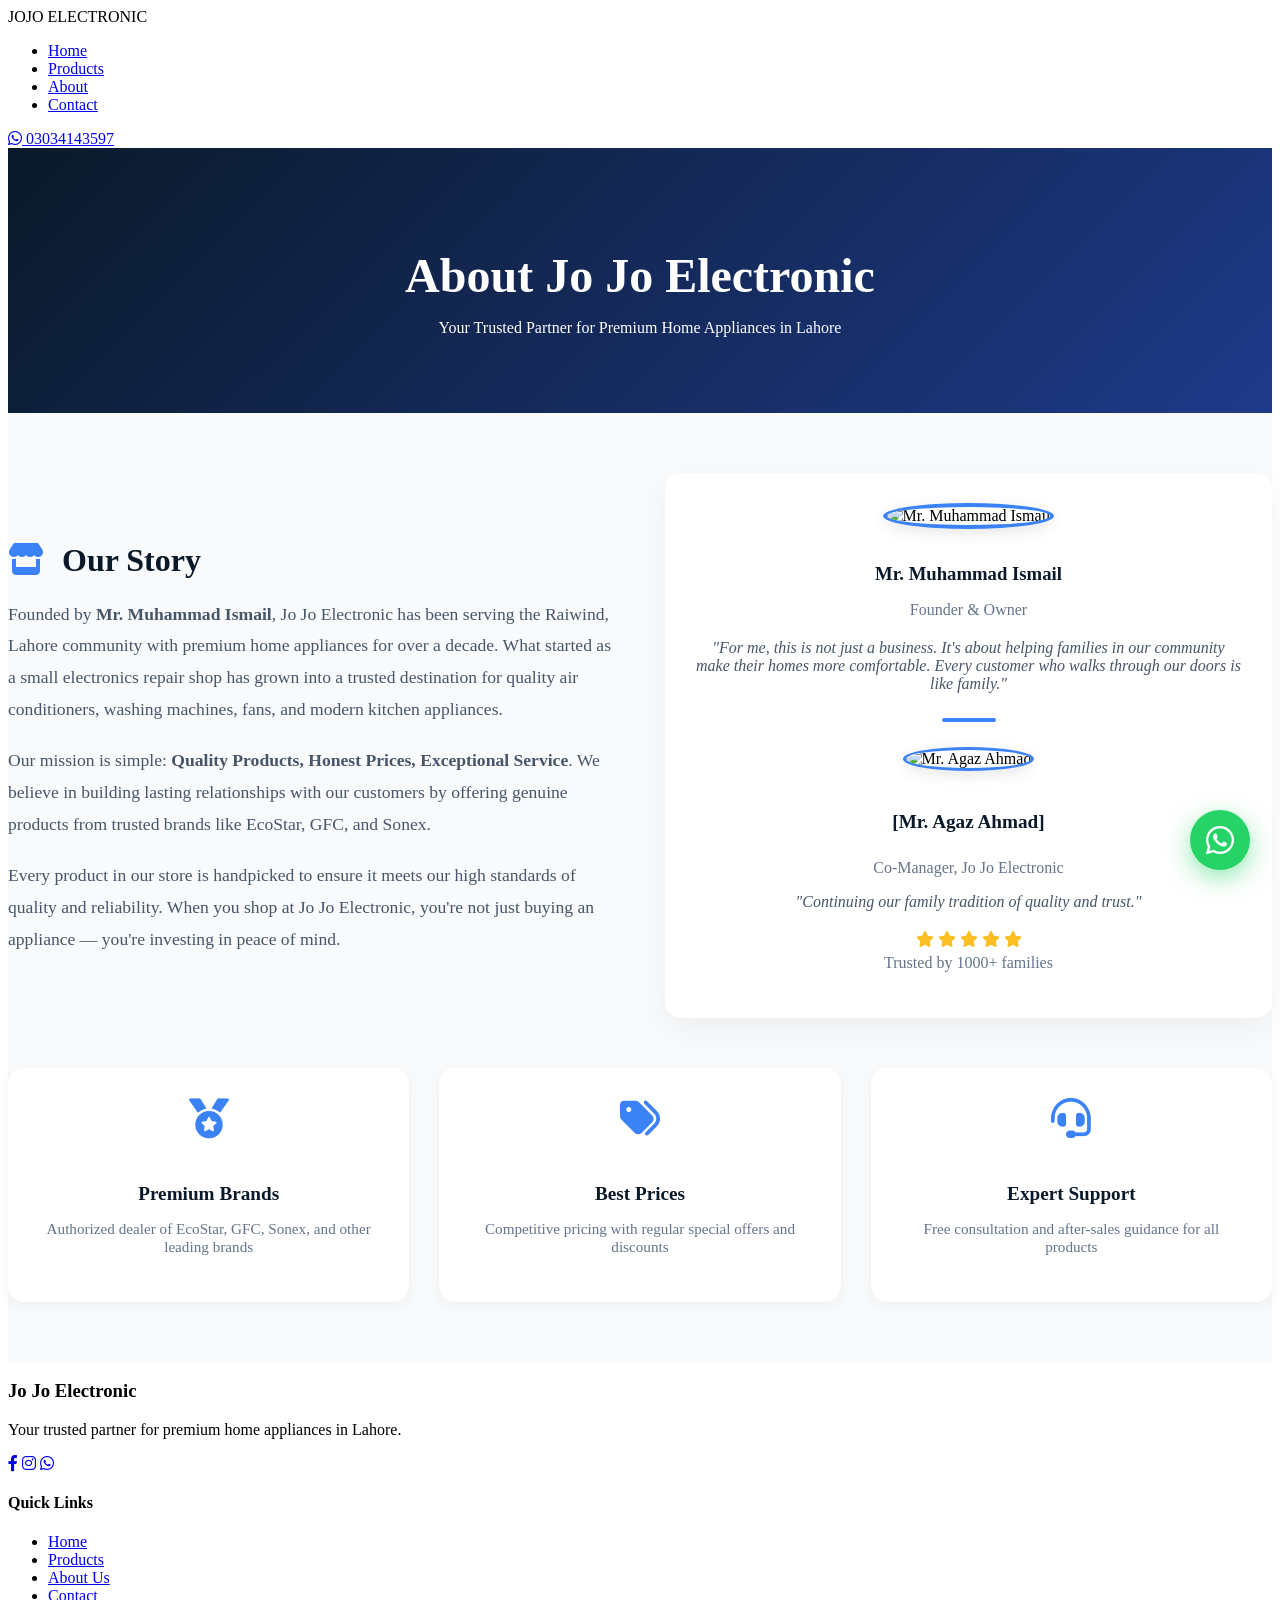
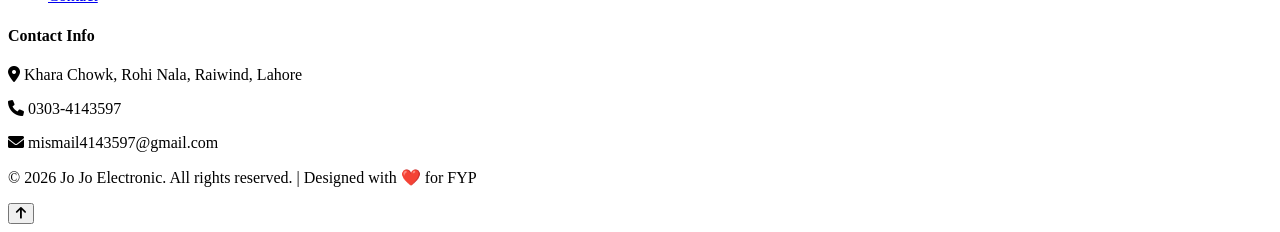
==== about.html @ 9137c5b3 "Add files via upload" ====
<!DOCTYPE html>
<html lang="en">
<head>
    <meta charset="UTF-8">
    <meta name="viewport" content="width=device-width, initial-scale=1.0">
    <title>About Us | Jo Jo Electronic Lahore</title>
    
    <!-- Font Awesome -->
    <link rel="stylesheet" href="https://cdnjs.cloudflare.com/ajax/libs/font-awesome/6.0.0/css/all.min.css">
    
    <!-- Main CSS -->
    <link rel="stylesheet" href="css/style.css">
    
    <style>
        /* About Page Specific Styles */
        .about-header {
            background: linear-gradient(135deg, #0A1929 0%, #1E3A8A 100%);
            padding: 60px 0;
            text-align: center;
            color: #FFFFFF;
        }
        
        .about-header h1 {
            font-size: 3rem;
            margin-bottom: 10px;
        }
        
        .about-content {
            padding: 60px 0;
            background-color: #F8FAFC;
        }
        
        .about-grid {
            display: grid;
            grid-template-columns: 1fr 1fr;
            gap: 50px;
            align-items: center;
        }
        
        .about-text h2 {
            font-size: 2rem;
            color: #0A1929;
            margin-bottom: 20px;
        }
        
        .about-text h2 i {
            color: #3B82F6;
            margin-right: 10px;
        }
        
        .about-text p {
            color: #475569;
            margin-bottom: 20px;
            font-size: 1.1rem;
            line-height: 1.8;
        }
        
        .about-highlight {
            background-color: #FFFFFF;
            padding: 30px;
            border-radius: 16px;
            box-shadow: 0 10px 30px rgba(0, 0, 0, 0.05);
            text-align: center;
        }
        
        .about-highlight h3 {
            color: #0A1929;
            margin-bottom: 10px;
        }
        
        .features-grid {
            display: grid;
            grid-template-columns: repeat(3, 1fr);
            gap: 30px;
            margin-top: 50px;
        }
        
        .feature-card {
            background-color: #FFFFFF;
            padding: 30px;
            border-radius: 16px;
            text-align: center;
            box-shadow: 0 4px 15px rgba(0, 0, 0, 0.05);
            transition: all 0.3s ease;
        }
        
        .feature-card:hover {
            transform: translateY(-5px);
            box-shadow: 0 10px 30px rgba(0, 0, 0, 0.1);
        }
        
        .feature-card i {
            font-size: 2.5rem;
            color: #3B82F6;
            margin-bottom: 20px;
        }
        
        .feature-card h4 {
            color: #0A1929;
            margin-bottom: 10px;
            font-size: 1.2rem;
        }
        
        .feature-card p {
            color: #64748B;
            font-size: 0.95rem;
        }
        
        @media screen and (max-width: 768px) {
            .about-grid {
                grid-template-columns: 1fr;
            }
            
            .features-grid {
                grid-template-columns: 1fr;
            }
            
            .about-header h1 {
                font-size: 2rem;
            }
        }
    </style>
</head>
<body>

    <!-- ==================== NAVIGATION BAR ==================== -->
    <nav class="navbar">
        <div class="nav-container">
            <div class="nav-logo">
                <span class="logo-text">JOJO</span>
                <span class="logo-text-light">ELECTRONIC</span>
            </div>
            <ul class="nav-menu">
                <li class="nav-item"><a href="index.html" class="nav-link">Home</a></li>
                <li class="nav-item"><a href="products.html" class="nav-link">Products</a></li>
                <li class="nav-item"><a href="about.html" class="nav-link active">About</a></li>
                <li class="nav-item"><a href="contact.html" class="nav-link">Contact</a></li>
            </ul>
            <div class="nav-contact">
                <a href="https://wa.me/923034143597" class="nav-wa-btn" target="_blank">
                    <i class="fab fa-whatsapp"></i> 03034143597
                </a>
            </div>
            <div class="nav-toggle">
                <span class="bar"></span>
                <span class="bar"></span>
                <span class="bar"></span>
            </div>
        </div>
    </nav>

    <!-- ==================== ABOUT HEADER ==================== -->
    <section class="about-header">
        <div class="container">
            <h1>About <span class="highlight">Jo Jo Electronic</span></h1>
            <p>Your Trusted Partner for Premium Home Appliances in Lahore</p>
        </div>
    </section>

    <!-- ==================== ABOUT CONTENT ==================== -->
    <section class="about-content">
        <div class="container">
            <div class="about-grid">
                <div class="about-text">
                    <h2><i class="fas fa-store"></i> Our Story</h2>
                    <p>Founded by <strong>Mr. Muhammad Ismail</strong>, Jo Jo Electronic has been serving the Raiwind, Lahore community with premium home appliances for over a decade. What started as a small electronics repair shop has grown into a trusted destination for quality air conditioners, washing machines, fans, and modern kitchen appliances.</p>
                    <p>Our mission is simple: <strong>Quality Products, Honest Prices, Exceptional Service</strong>. We believe in building lasting relationships with our customers by offering genuine products from trusted brands like EcoStar, GFC, and Sonex.</p>
                    <p>Every product in our store is handpicked to ensure it meets our high standards of quality and reliability. When you shop at Jo Jo Electronic, you're not just buying an appliance — you're investing in peace of mind.</p>
                </div>
                <div class="about-highlight">
                    <!-- Owner Photo -->
                    <img src="images/owner-ismail.jpg" alt="Mr. Muhammad Ismail" style="width: 150px; height: 150px; border-radius: 50%; object-fit: cover; margin-bottom: 15px; border: 4px solid #3B82F6; box-shadow: 0 4px 15px rgba(0,0,0,0.1);">
                    <h3>Mr. Muhammad Ismail</h3>
                    <p style="color: #64748B; margin-bottom: 20px;">Founder & Owner</p>
                    <p style="font-style: italic; color: #475569;">"For me, this is not just a business. It's about helping families in our community make their homes more comfortable. Every customer who walks through our doors is like family."</p>
                    
                    <!-- Divider -->
                    <hr style="width: 50px; margin: 25px auto; border: 2px solid #3B82F6; border-radius: 2px;">
                    
                    <!-- Son Photo -->
                    <img src="images/owner-son.jpg" alt="Mr. Agaz Ahmad" style="width: 120px; height: 120px; border-radius: 50%; object-fit: cover; margin-bottom: 15px; border: 3px solid #3B82F6; box-shadow: 0 4px 15px rgba(0,0,0,0.1);">
                    <h4 style="color: #0A1929; font-size: 1.2rem;">[Mr. Agaz Ahmad]</h4>
                    <p style="color: #64748B;">Co-Manager, Jo Jo Electronic</p>
                    <p style="font-style: italic; color: #475569;">"Continuing our family tradition of quality and trust."</p>
                    
                    <!-- Stars -->
                    <div style="margin-top: 20px;">
                        <i class="fas fa-star" style="color: #FBBF24;"></i>
                        <i class="fas fa-star" style="color: #FBBF24;"></i>
                        <i class="fas fa-star" style="color: #FBBF24;"></i>
                        <i class="fas fa-star" style="color: #FBBF24;"></i>
                        <i class="fas fa-star" style="color: #FBBF24;"></i>
                        <p style="margin-top: 5px; color: #64748B;">Trusted by 1000+ families</p>
                    </div>
                </div>
            </div>
            
            <!-- Features -->
            <div class="features-grid">
                <div class="feature-card">
                    <i class="fas fa-medal"></i>
                    <h4>Premium Brands</h4>
                    <p>Authorized dealer of EcoStar, GFC, Sonex, and other leading brands</p>
                </div>
                <div class="feature-card">
                    <i class="fas fa-tags"></i>
                    <h4>Best Prices</h4>
                    <p>Competitive pricing with regular special offers and discounts</p>
                </div>
                <div class="feature-card">
                    <i class="fas fa-headset"></i>
                    <h4>Expert Support</h4>
                    <p>Free consultation and after-sales guidance for all products</p>
                </div>
            </div>
        </div>
    </section>

    <!-- ==================== FOOTER ==================== -->
    <footer class="footer">
        <div class="container">
            <div class="footer-content">
                <div class="footer-section">
                    <h3>Jo Jo Electronic</h3>
                    <p>Your trusted partner for premium home appliances in Lahore.</p>
                    <div class="social-links">
                        <a href="#"><i class="fab fa-facebook-f"></i></a>
                        <a href="#"><i class="fab fa-instagram"></i></a>
                        <a href="https://wa.me/923034143597" target="_blank"><i class="fab fa-whatsapp"></i></a>
                    </div>
                </div>
                <div class="footer-section">
                    <h4>Quick Links</h4>
                    <ul>
                        <li><a href="index.html">Home</a></li>
                        <li><a href="products.html">Products</a></li>
                        <li><a href="about.html">About Us</a></li>
                        <li><a href="contact.html">Contact</a></li>
                    </ul>
                </div>
                <div class="footer-section">
                    <h4>Contact Info</h4>
                    <p><i class="fas fa-map-marker-alt"></i> Khara Chowk, Rohi Nala, Raiwind, Lahore</p>
                    <p><i class="fas fa-phone"></i> 0303-4143597</p>
                    <p><i class="fas fa-envelope"></i> mismail4143597@gmail.com</p>
                </div>
            </div>
            <div class="footer-bottom">
                <p>&copy; 2026 Jo Jo Electronic. All rights reserved. | Designed with ❤️ for FYP</p>
            </div>
        </div>
    </footer>

    <!-- Products Data -->
    <script src="js/products.js"></script>
    
    <!-- Mobile Menu Toggle Script -->
    <script>
        const navToggle = document.querySelector('.nav-toggle');
        const navMenu = document.querySelector('.nav-menu');
        const body = document.body;
        
        if (navToggle) {
            navToggle.addEventListener('click', () => {
                navMenu.classList.toggle('active');
                navToggle.classList.toggle('active');
                body.style.overflow = navMenu.classList.contains('active') ? 'hidden' : '';
            });
        }
        
        document.querySelectorAll('.nav-link').forEach(link => {
            link.addEventListener('click', () => {
                navMenu.classList.remove('active');
                if (navToggle) navToggle.classList.remove('active');
                body.style.overflow = '';
            });
        });
        
        document.addEventListener('click', (e) => {
            if (navMenu && navToggle && !navMenu.contains(e.target) && !navToggle.contains(e.target)) {
                navMenu.classList.remove('active');
                if (navToggle) navToggle.classList.remove('active');
                body.style.overflow = '';
            }
        });
    </script>
    <script>
function revealOnScroll() {
    const reveals = document.querySelectorAll('.reveal');
    reveals.forEach(element => {
        const windowHeight = window.innerHeight;
        const elementTop = element.getBoundingClientRect().top;
        const revealPoint = 150;
        if (elementTop < windowHeight - revealPoint) {
            element.classList.add('active');
        }
    });
}
window.addEventListener('scroll', revealOnScroll);
window.addEventListener('load', revealOnScroll);
</script>
    <!-- Scroll to Top Button -->
    <button class="scroll-top-btn" id="scrollTopBtn" onclick="window.scrollTo({top: 0, behavior: 'smooth'})" title="Back to top">
        <i class="fas fa-arrow-up"></i>
    </button>

    <!-- Scroll to Top Script -->
    <script>
        const scrollBtn = document.getElementById('scrollTopBtn');
        if (scrollBtn) {
            window.addEventListener('scroll', () => {
                if (window.scrollY > 500) {
                    scrollBtn.classList.add('visible');
                } else {
                    scrollBtn.classList.remove('visible');
                }
            });
        }
    </script>
    <!-- Floating WhatsApp Bubble -->
<a href="https://wa.me/923034143597?text=Assalam-o-Alaikum!%20I%20want%20to%20inquire%20about%20a%20product." 
   target="_blank" 
   class="whatsapp-float"
   title="Chat with us on WhatsApp">
    <i class="fab fa-whatsapp"></i>
</a>

<style>
.whatsapp-float {
    position: fixed;
    bottom: 30px;
    right: 30px;
    width: 60px;
    height: 60px;
    background: #25D366;
    color: #FFFFFF;
    border-radius: 50%;
    text-align: center;
    font-size: 2rem;
    display: flex;
    align-items: center;
    justify-content: center;
    text-decoration: none;
    box-shadow: 0 8px 25px rgba(37, 211, 102, 0.5);
    z-index: 998;
    animation: pulse-wa 2s infinite;
    transition: all 0.3s ease;
}

.whatsapp-float:hover {
    transform: scale(1.15);
    box-shadow: 0 12px 35px rgba(37, 211, 102, 0.7);
}

@keyframes pulse-wa {
    0%, 100% { box-shadow: 0 0 0 0 rgba(37, 211, 102, 0.6); }
    50% { box-shadow: 0 0 0 25px rgba(37, 211, 102, 0); }
}

@media screen and (max-width: 768px) {
    .whatsapp-float {
        bottom: 25px;
        right: 20px;
        width: 55px;
        height: 55px;
        font-size: 1.8rem;
    }
}
</style>
</body>
</html>
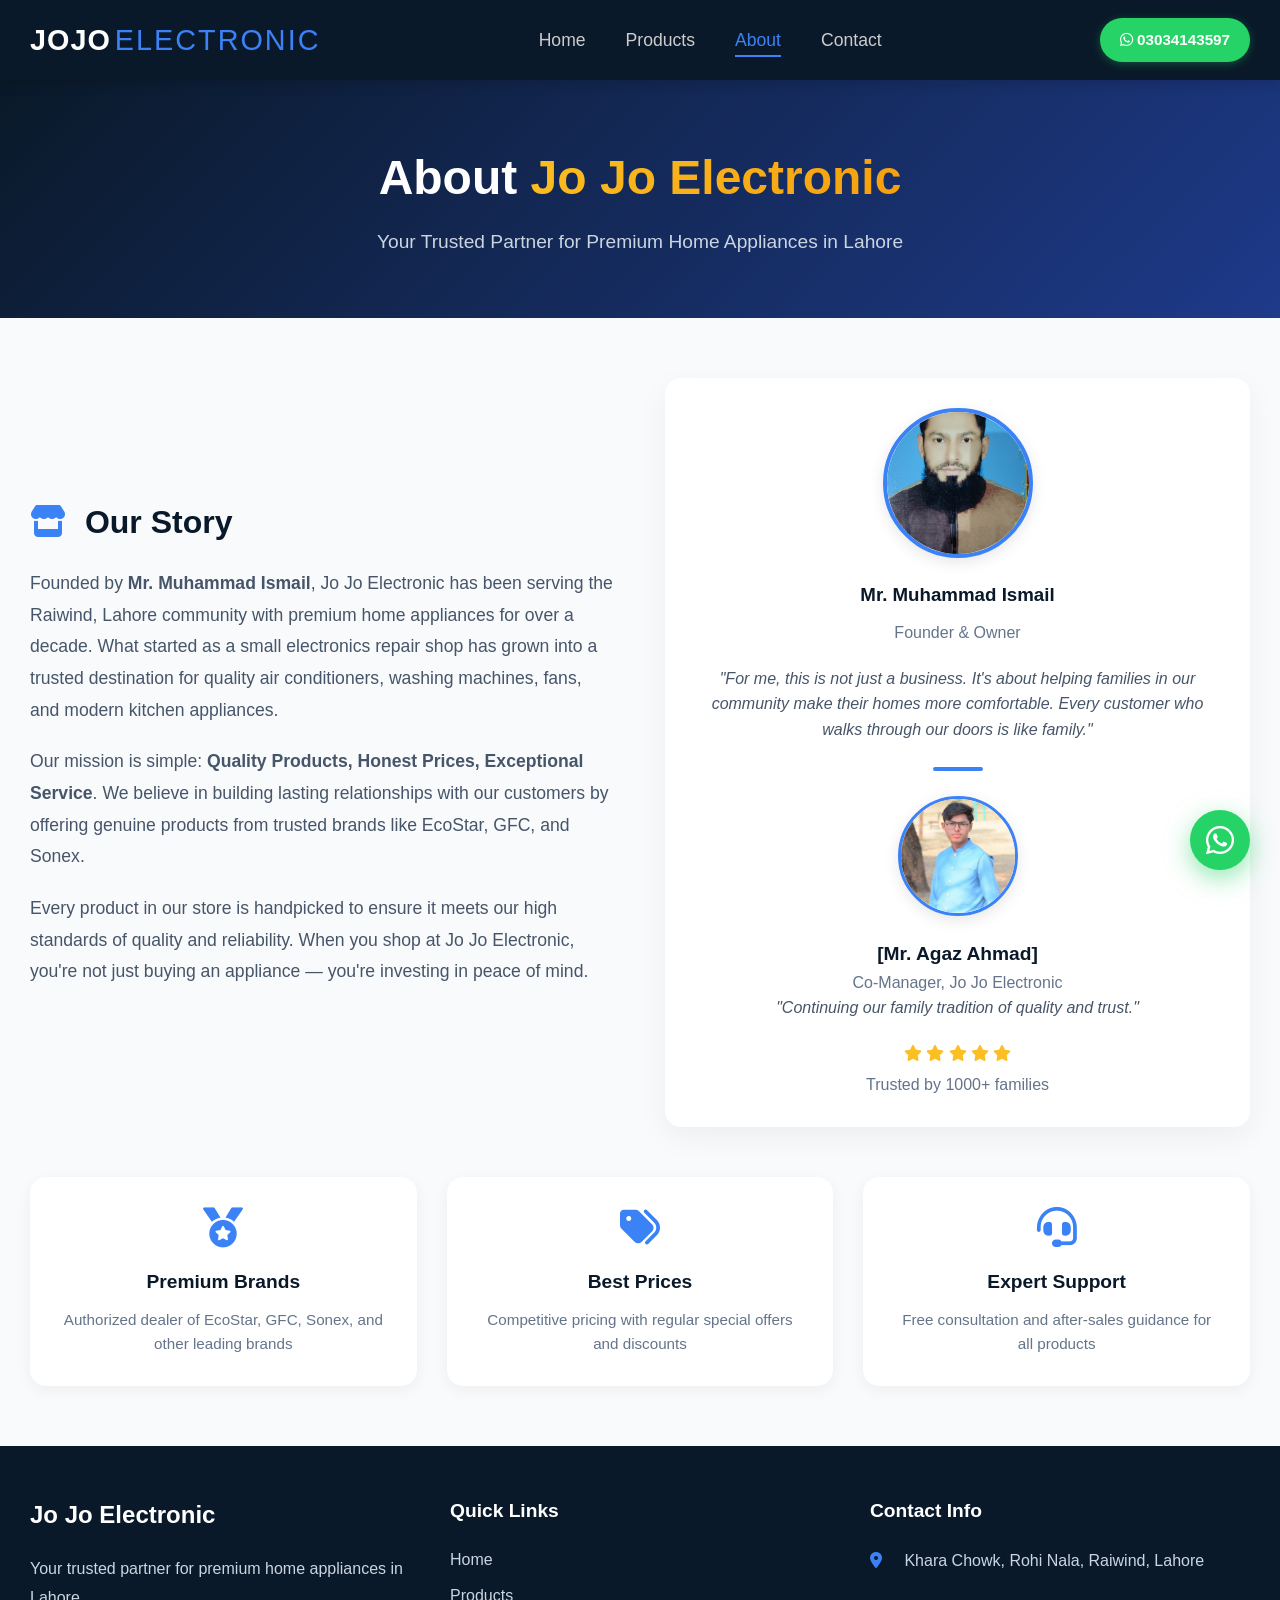
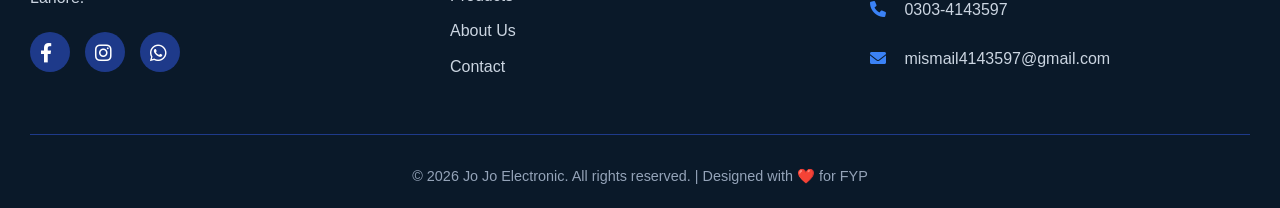
==== commit 9fd9a2c1: "Updated all links" ====
--- a/about.html
+++ b/about.html
@@ -224,8 +224,8 @@
                     <h3>Jo Jo Electronic</h3>
                     <p>Your trusted partner for premium home appliances in Lahore.</p>
                     <div class="social-links">
-                        <a href="#"><i class="fab fa-facebook-f"></i></a>
-                        <a href="#"><i class="fab fa-instagram"></i></a>
+                        <a href="https://www.facebook.com/share/1BLVwBuJ6E/"><i class="fab fa-facebook-f"></i></a>
+                        <a href="https://www.instagram.com/jojoelectronics_official?igsh=cTJnZ3c0MmF6MTF6"><i class="fab fa-instagram"></i></a>
                         <a href="https://wa.me/923034143597" target="_blank"><i class="fab fa-whatsapp"></i></a>
                     </div>
                 </div>
--- a/css/style.css
+++ b/css/style.css
@@ -0,0 +1,477 @@
+/* ==================== JO JO ELECTRONIC - MAIN STYLES ==================== */
+/* Light & Elegant Design - Fully Responsive */
+/* Version: Final - Error Free */
+
+* {
+    margin: 0;
+    padding: 0;
+    box-sizing: border-box;
+}
+
+body {
+    font-family: 'Segoe UI', 'Poppins', 'Inter', sans-serif;
+    background-color: #FFFFFF;
+    color: #1A1A1A;
+    line-height: 1.6;
+    overflow-x: hidden;
+}
+
+html { scroll-behavior: smooth; }
+
+/* ==================== NAVBAR ==================== */
+.navbar {
+    background-color: #0A1929;
+    height: 80px;
+    display: flex;
+    align-items: center;
+    position: sticky;
+    top: 0;
+    z-index: 1000;
+    box-shadow: 0 4px 12px rgba(0, 0, 0, 0.15);
+}
+
+.nav-container {
+    max-width: 1300px;
+    margin: 0 auto;
+    padding: 0 30px;
+    display: flex;
+    justify-content: space-between;
+    align-items: center;
+    width: 100%;
+}
+
+.nav-logo { display: flex; align-items: baseline; gap: 4px; }
+.logo-text { color: #FFFFFF; font-size: 1.8rem; font-weight: 700; letter-spacing: 1px; }
+.logo-text-light { color: #3B82F6; font-size: 1.8rem; font-weight: 300; letter-spacing: 2px; }
+
+.nav-menu { display: flex; list-style: none; gap: 40px; }
+
+.nav-link {
+    color: #CCCCCC; text-decoration: none; font-size: 1.1rem; font-weight: 500;
+    transition: color 0.3s ease; padding-bottom: 5px; border-bottom: 2px solid transparent;
+}
+.nav-link:hover { color: #FFFFFF; }
+.nav-link.active { color: #3B82F6; border-bottom: 2px solid #3B82F6; }
+
+.nav-wa-btn {
+    background-color: #25D366; color: #FFFFFF; text-decoration: none; padding: 10px 20px;
+    border-radius: 50px; font-weight: 600; font-size: 0.95rem; transition: all 0.3s ease;
+    display: inline-block; box-shadow: 0 2px 8px rgba(37, 211, 102, 0.3);
+}
+.nav-wa-btn:hover { background-color: #20BA5A; transform: translateY(-2px); box-shadow: 0 4px 12px rgba(37, 211, 102, 0.4); }
+
+.nav-toggle { display: none; flex-direction: column; cursor: pointer; padding: 10px; margin-right: -10px; }
+
+.bar {
+    width: 25px; height: 3px; background-color: #FFFFFF; margin: 3px 0;
+    transition: 0.3s; border-radius: 5px;
+}
+
+.nav-toggle.active .bar:nth-child(1) { transform: rotate(45deg) translate(5px, 5px); }
+.nav-toggle.active .bar:nth-child(2) { opacity: 0; }
+.nav-toggle.active .bar:nth-child(3) { transform: rotate(-45deg) translate(7px, -7px); }
+
+/* ==================== OFFER BANNER ==================== */
+.offer-banner {
+    background-color: #F8FAFC; color: #0A1929; border-bottom: 1px solid #E2E8F0;
+    border-left: 4px solid #1E3A8A; padding: 12px 20px; display: flex;
+    justify-content: center; align-items: center; gap: 10px; position: relative; z-index: 1001;
+}
+.offer-content { display: flex; align-items: center; gap: 18px; flex-wrap: wrap; justify-content: center; }
+.offer-icon { font-size: 1.2rem; }
+.offer-text { font-size: 0.95rem; color: #475569; }
+.offer-text strong { color: #0A1929; }
+.offer-countdown {
+    background-color: #FFFFFF; padding: 5px 15px; border-radius: 30px;
+    font-size: 0.9rem; color: #1E3A8A; border: 1px solid #E2E8F0;
+}
+.offer-countdown strong { font-weight: 700; letter-spacing: 0.5px; color: #0F172A; }
+.offer-close {
+    background: none; border: none; color: #94A3B8; font-size: 1.2rem;
+    cursor: pointer; padding: 0 5px; transition: color 0.3s;
+}
+.offer-close:hover { color: #DC143C; }
+
+/* ==================== HERO SECTION ==================== */
+.hero {
+    height: 90vh; min-height: 600px;
+    background: linear-gradient(135deg, #0A1929 0%, #1E3A8A 40%, #3B82F6 100%);
+    position: relative; display: flex; align-items: center; justify-content: center; text-align: center;
+}
+.hero-overlay { display: none; }
+.hero-content {
+    position: relative; z-index: 2; max-width: 900px; padding: 0 30px;
+    color: #FFFFFF; animation: float 6s ease-in-out infinite;
+}
+.hero-title {
+    font-size: 3.5rem; font-weight: 700; margin-bottom: 20px; line-height: 1.2;
+    color: #FFFFFF; text-shadow: 0 4px 20px rgba(0, 0, 0, 0.3);
+}
+.highlight {
+    background: linear-gradient(135deg, #FBBF24 0%, #F59E0B 100%);
+    -webkit-background-clip: text; -webkit-text-fill-color: transparent; background-clip: text;
+    display: inline-block; font-weight: 800;
+}
+.hero-subtitle { font-size: 1.5rem; font-weight: 400; margin-bottom: 15px; color: #E2E8F0; }
+.hero-description { font-size: 1.2rem; margin-bottom: 35px; color: #CBD5E1; letter-spacing: 2px; }
+.hero-buttons { display: flex; gap: 20px; justify-content: center; flex-wrap: wrap; }
+
+.btn {
+    padding: 15px 35px; font-size: 1.1rem; font-weight: 600; text-decoration: none;
+    border-radius: 50px; transition: all 0.3s ease; display: inline-block; cursor: pointer;
+}
+.btn-primary { background-color: #FFFFFF; color: #0A1929; box-shadow: 0 4px 15px rgba(255, 255, 255, 0.3); }
+.btn-primary:hover { background-color: #F8FAFC; transform: translateY(-3px); box-shadow: 0 8px 25px rgba(255, 255, 255, 0.4); }
+.btn-outline { background-color: transparent; color: #FFFFFF; border: 2px solid #FFFFFF; }
+.btn-outline:hover { background-color: #FFFFFF; color: #0A1929; transform: translateY(-3px); }
+
+/* ==================== HERO PARTICLES ==================== */
+.hero::before {
+    content: ''; position: absolute; top: 0; left: 0; width: 100%; height: 100%;
+    background-image: 
+        radial-gradient(2px 2px at 20% 30%, rgba(255,255,255,0.2), transparent),
+        radial-gradient(2px 2px at 40% 70%, rgba(255,255,255,0.2), transparent),
+        radial-gradient(2px 2px at 80% 50%, rgba(255,255,255,0.2), transparent),
+        radial-gradient(2px 2px at 10% 80%, rgba(255,255,255,0.2), transparent),
+        radial-gradient(2px 2px at 70% 40%, rgba(255,255,255,0.2), transparent),
+        radial-gradient(2px 2px at 90% 90%, rgba(255,255,255,0.2), transparent),
+        radial-gradient(2px 2px at 30% 60%, rgba(255,255,255,0.2), transparent);
+    background-size: 200% 200%; animation: particles 20s linear infinite; z-index: 1; pointer-events: none;
+}
+@keyframes particles {
+    0% { background-position: 0% 0%; }
+    100% { background-position: 100% 100%; }
+}
+@keyframes float {
+    0%, 100% { transform: translateY(0px); }
+    50% { transform: translateY(-20px); }
+}
+
+/* ==================== FEATURED PRODUCTS SECTION ==================== */
+.featured-products { padding: 80px 0; background-color: #F8FAFC; }
+.container { max-width: 1300px; margin: 0 auto; padding: 0 30px; }
+.section-header { text-align: center; margin-bottom: 50px; }
+.section-title { font-size: 2.8rem; font-weight: 700; color: #0A1929; margin-bottom: 10px; }
+.section-title .highlight {
+    background: linear-gradient(135deg, #1E3A8A 0%, #3B82F6 100%);
+    -webkit-background-clip: text; -webkit-text-fill-color: transparent; background-clip: text;
+}
+.section-subtitle { font-size: 1.2rem; color: #64748B; }
+.products-grid { display: grid; grid-template-columns: repeat(4, 1fr); gap: 30px; margin-bottom: 50px; }
+
+/* ==================== PRODUCT CARD ==================== */
+.product-card {
+    background-color: #FFFFFF; border-radius: 16px; overflow: hidden;
+    box-shadow: 0 2px 10px rgba(0, 0, 0, 0.04); transition: all 0.35s ease;
+    position: relative; border: 1px solid #F1F5F9;
+}
+.product-card:hover { transform: translateY(-10px); box-shadow: 0 20px 40px rgba(0, 0, 0, 0.1); border-color: #3B82F6; }
+.product-card::after {
+    content: ''; position: absolute; bottom: 0; left: 0; width: 100%; height: 4px;
+    background: linear-gradient(90deg, #3B82F6, #1E3A8A); transform: scaleX(0); transition: transform 0.4s ease;
+}
+.product-card:hover::after { transform: scaleX(1); }
+
+.product-image {
+    position: relative; height: 220px; overflow: hidden; background-color: #F8FAFC;
+    display: flex; align-items: center; justify-content: center;
+}
+.product-image img {
+    width: 100%; height: 100%; object-fit: contain; padding: 10px; transition: transform 0.5s ease;
+}
+.product-card:hover .product-image img { transform: scale(1.08); }
+
+.product-category {
+    position: absolute; top: 15px; left: 15px; background-color: #0A1929; color: #FFFFFF;
+    padding: 5px 12px; border-radius: 30px; font-size: 0.7rem; font-weight: 600;
+    text-transform: uppercase; letter-spacing: 1px; transition: all 0.3s ease;
+}
+.product-card:hover .product-category { background-color: #3B82F6; }
+
+.product-info { padding: 20px; }
+.product-name {
+    font-size: 1rem; font-weight: 600; color: #0A1929; margin-bottom: 8px;
+    transition: color 0.3s ease; white-space: normal; word-wrap: break-word;
+    overflow: hidden; text-overflow: ellipsis; white-space: nowrap;
+}
+.product-card:hover .product-name { color: #1E3A8A; }
+.product-price { font-size: 1.3rem; font-weight: 700; color: #1E3A8A; margin-bottom: 8px; }
+.product-desc {
+    font-size: 0.85rem; color: #64748B; margin-bottom: 18px;
+    overflow: hidden; text-overflow: ellipsis; white-space: nowrap;
+}
+.product-actions { display: flex; gap: 10px; align-items: center; flex-wrap: wrap; }
+
+.btn-small {
+    padding: 8px 16px; font-size: 0.85rem; background-color: #1E3A8A; color: #FFFFFF; transition: all 0.3s ease;
+}
+.btn-small:hover { background-color: #3B82F6; transform: translateY(-2px); }
+.btn-wa-small {
+    background-color: #25D366; color: #FFFFFF; padding: 8px 12px; border-radius: 50px;
+    font-size: 0.85rem; text-decoration: none; font-weight: 500; transition: all 0.3s ease; display: inline-block;
+}
+.btn-wa-small:hover { background-color: #20BA5A; transform: translateY(-2px); }
+.view-all-wrapper { text-align: center; }
+.btn-outline-dark {
+    background-color: transparent; color: #0A1929; border: 2px solid #1E3A8A;
+    padding: 12px 35px; font-weight: 600; transition: all 0.3s ease;
+}
+.btn-outline-dark:hover { background-color: #1E3A8A; color: #FFFFFF; transform: translateY(-3px); }
+
+/* ==================== PRODUCTS PAGE FILTER BAR ==================== */
+.filter-bar {
+    background-color: #FFFFFF; padding: 20px 0; border-bottom: 1px solid #E2E8F0;
+    position: sticky; top: 80px; z-index: 99; box-shadow: 0 2px 10px rgba(0, 0, 0, 0.05);
+}
+.filter-container {
+    max-width: 1300px; margin: 0 auto; padding: 0 30px;
+    display: flex; flex-wrap: wrap; gap: 20px; align-items: center; justify-content: space-between;
+}
+.search-wrapper { flex: 2; min-width: 280px; position: relative; }
+.search-wrapper i { position: absolute; left: 15px; top: 50%; transform: translateY(-50%); color: #94A3B8; }
+.search-input {
+    width: 100%; padding: 14px 20px 14px 45px; border: 2px solid #E2E8F0;
+    border-radius: 50px; font-size: 1rem; transition: all 0.3s ease;
+}
+.search-input:focus { outline: none; border-color: #3B82F6; box-shadow: 0 0 0 3px rgba(59, 130, 246, 0.1); }
+.filter-controls { display: flex; gap: 15px; flex-wrap: wrap; }
+.filter-select {
+    padding: 12px 20px; border: 2px solid #E2E8F0; border-radius: 50px;
+    font-size: 0.95rem; background-color: #FFFFFF; cursor: pointer; transition: all 0.3s ease;
+}
+.filter-select:focus { outline: none; border-color: #3B82F6; }
+.results-count { color: #64748B; font-size: 0.95rem; }
+.all-products { padding: 60px 0; background-color: #F8FAFC; min-height: 500px; }
+.no-results { text-align: center; padding: 60px 20px; color: #64748B; grid-column: 1 / -1; }
+.no-results i { font-size: 4rem; color: #CBD5E1; margin-bottom: 20px; }
+
+/* ==================== ABOUT & CONTACT PAGES ==================== */
+.about-header, .contact-header {
+    background: linear-gradient(135deg, #0A1929 0%, #1E3A8A 100%);
+    padding: 60px 0; text-align: center; color: #FFFFFF;
+}
+.about-header h1, .contact-header h1 { font-size: 3rem; margin-bottom: 10px; }
+.about-header p, .contact-header p { font-size: 1.2rem; color: #CBD5E1; }
+.about-content, .contact-content { padding: 60px 0; background-color: #F8FAFC; }
+.about-grid, .contact-grid { display: grid; grid-template-columns: 1fr 1fr; gap: 50px; align-items: center; }
+.about-text h2, .contact-info h2 { font-size: 2rem; color: #0A1929; margin-bottom: 20px; }
+.about-text p { color: #475569; margin-bottom: 20px; font-size: 1.1rem; line-height: 1.8; }
+.about-highlight { background-color: #FFFFFF; padding: 30px; border-radius: 16px; box-shadow: 0 10px 30px rgba(0, 0, 0, 0.05); text-align: center; }
+.features-grid { display: grid; grid-template-columns: repeat(3, 1fr); gap: 30px; margin-top: 50px; }
+.feature-card {
+    background-color: #FFFFFF; padding: 30px; border-radius: 16px; text-align: center;
+    box-shadow: 0 4px 15px rgba(0, 0, 0, 0.05); transition: all 0.3s ease;
+}
+.feature-card:hover { transform: translateY(-5px); box-shadow: 0 10px 30px rgba(0, 0, 0, 0.1); }
+.feature-card i { color: #3B82F6; font-size: 2.5rem; margin-bottom: 20px; }
+
+.info-card {
+    background-color: #FFFFFF; padding: 25px; border-radius: 16px; margin-bottom: 20px;
+    box-shadow: 0 4px 15px rgba(0, 0, 0, 0.05); display: flex; align-items: flex-start;
+    gap: 20px; transition: all 0.3s ease;
+}
+.info-card:hover { transform: translateX(5px); box-shadow: 0 8px 25px rgba(0, 0, 0, 0.1); }
+.info-icon {
+    background: linear-gradient(135deg, #1E3A8A 0%, #3B82F6 100%); width: 50px; height: 50px;
+    border-radius: 50%; display: flex; align-items: center; justify-content: center;
+    color: #FFFFFF; font-size: 1.3rem; flex-shrink: 0;
+}
+.info-details h4 { color: #0A1929; margin-bottom: 5px; font-size: 1.1rem; }
+.info-details p { color: #64748B; line-height: 1.6; }
+.info-details a { color: #3B82F6; text-decoration: none; font-weight: 500; transition: color 0.3s ease; }
+.info-details a:hover { color: #1E3A8A; text-decoration: underline; }
+.business-hours { background-color: #FFFFFF; padding: 25px; border-radius: 16px; box-shadow: 0 4px 15px rgba(0, 0, 0, 0.05); }
+.business-hours h3 { color: #0A1929; margin-bottom: 20px; display: flex; align-items: center; gap: 10px; }
+.hours-item { display: flex; justify-content: space-between; color: #475569; padding: 8px 0; border-bottom: 1px solid #E2E8F0; }
+.hours-item:last-child { border-bottom: none; }
+.map-container { background-color: #FFFFFF; padding: 10px; border-radius: 16px; box-shadow: 0 10px 30px rgba(0, 0, 0, 0.1); }
+#map { height: 400px; width: 100%; border-radius: 12px; z-index: 1; }
+
+/* ==================== FOOTER ==================== */
+.footer { background-color: #0A1929; color: #FFFFFF; padding: 50px 0 20px; }
+.footer-content { display: grid; grid-template-columns: repeat(3, 1fr); gap: 40px; margin-bottom: 40px; }
+.footer-section h3 { color: #FFFFFF; font-size: 1.5rem; margin-bottom: 20px; }
+.footer-section h4 { color: #FFFFFF; font-size: 1.2rem; margin-bottom: 20px; }
+.footer-section p { color: #CBD5E1; line-height: 1.8; margin-bottom: 20px; }
+.footer-section ul { list-style: none; }
+.footer-section ul li { margin-bottom: 10px; }
+.footer-section ul li a { color: #CBD5E1; text-decoration: none; transition: color 0.3s ease; }
+.footer-section ul li a:hover { color: #3B82F6; }
+.footer-section i { margin-right: 10px; color: #3B82F6; width: 20px; }
+.social-links { display: flex; gap: 15px; margin-top: 15px; }
+.social-links a {
+    background-color: #1E3A8A; color: #FFFFFF; width: 40px; height: 40px;
+    border-radius: 50%; display: flex; align-items: center; justify-content: center;
+    text-decoration: none; transition: all 0.3s ease;
+}
+.social-links a:hover { background-color: #3B82F6; transform: translateY(-3px); }
+.social-links i { margin-right: 0 !important; color: #FFFFFF; font-size: 1.2rem; }
+.footer-bottom { text-align: center; padding-top: 30px; border-top: 1px solid #1E3A8A; color: #94A3B8; font-size: 0.9rem; }
+
+/* ==================== REVIEWS SYSTEM ==================== */
+.reviews-section { margin-top: 40px; padding: 30px; background: #FFFFFF; border-radius: 16px; box-shadow: 0 4px 15px rgba(0,0,0,0.05); }
+.reviews-section h3 { color: #0A1929; margin-bottom: 10px; font-size: 1.5rem; }
+.reviews-section h3 i { color: #FBBF24; margin-right: 8px; }
+.average-rating { display: flex; align-items: center; gap: 15px; margin-bottom: 25px; padding: 20px; background: #F8FAFC; border-radius: 12px; }
+.rating-big { font-size: 3rem; font-weight: 700; color: #0A1929; }
+.rating-stars-display { color: #FBBF24; font-size: 1.4rem; }
+.rating-text { color: #64748B; font-size: 0.95rem; }
+.review-form { margin-bottom: 30px; padding: 25px; background: #F8FAFC; border-radius: 12px; border: 1px solid #E2E8F0; }
+.review-form h4 { color: #0A1929; margin-bottom: 15px; }
+.stars-input { display: flex; gap: 8px; margin-bottom: 15px; font-size: 2rem; cursor: pointer; }
+.stars-input i { color: #CBD5E1; transition: all 0.2s ease; }
+.stars-input i:hover, .stars-input i.active { color: #FBBF24; transform: scale(1.2); }
+.review-form input, .review-form textarea {
+    width: 100%; padding: 12px 15px; margin-bottom: 12px; border: 1px solid #E2E8F0;
+    border-radius: 10px; font-size: 1rem; font-family: inherit; transition: border-color 0.3s;
+}
+.review-form input:focus, .review-form textarea:focus { outline: none; border-color: #3B82F6; box-shadow: 0 0 0 3px rgba(59, 130, 246, 0.1); }
+.review-form textarea { resize: vertical; min-height: 80px; }
+.btn-submit-review {
+    background: linear-gradient(135deg, #3B82F6 0%, #1E3A8A 100%); color: #FFFFFF;
+    padding: 12px 30px; border: none; border-radius: 50px; font-size: 1rem; font-weight: 600;
+    cursor: pointer; transition: all 0.3s ease;
+}
+.btn-submit-review:hover { transform: translateY(-2px); box-shadow: 0 8px 20px rgba(59, 130, 246, 0.3); }
+.review-card { padding: 20px; margin-bottom: 15px; background: #F8FAFC; border-radius: 12px; border-left: 4px solid #3B82F6; transition: transform 0.2s; }
+.review-card:hover { transform: translateX(5px); }
+.review-header { display: flex; justify-content: space-between; align-items: center; margin-bottom: 8px; }
+.review-stars { color: #FBBF24; font-size: 0.9rem; }
+.review-name { font-weight: 600; color: #0A1929; font-size: 1.05rem; }
+.review-text { color: #475569; font-size: 0.95rem; line-height: 1.6; margin-top: 8px; }
+.review-date { color: #94A3B8; font-size: 0.8rem; margin-top: 8px; }
+.no-reviews { text-align: center; padding: 30px; color: #94A3B8; }
+.no-reviews i { font-size: 3rem; margin-bottom: 10px; }
+.review-success { display: none; background: #25D366; color: #FFFFFF; padding: 12px 20px; border-radius: 10px; text-align: center; margin-bottom: 15px; font-weight: 600; animation: fadeIn 0.3s; }
+.product-rating-mini { display: flex; align-items: center; gap: 5px; margin-bottom: 8px; }
+.product-rating-mini .stars { color: #FBBF24; font-size: 0.8rem; }
+.product-rating-mini .count { color: #64748B; font-size: 0.75rem; }
+
+/* ==================== SCROLL TO TOP ==================== */
+.scroll-top-btn {
+    position: fixed; bottom: 30px; left: 30px; width: 50px; height: 50px;
+    background: #FFFFFF; color: #1E3A8A; border: 2px solid #1E3A8A; border-radius: 50%;
+    font-size: 1.3rem; cursor: pointer; z-index: 997; display: none;
+    box-shadow: 0 4px 15px rgba(0,0,0,0.1); transition: all 0.3s ease;
+}
+.scroll-top-btn:hover { background: #1E3A8A; color: #FFFFFF; transform: translateY(-5px); box-shadow: 0 8px 25px rgba(30, 58, 138, 0.3); }
+.scroll-top-btn.visible { display: block; }
+
+/* ==================== FLOATING WHATSAPP ==================== */
+.whatsapp-float {
+    position: fixed; bottom: 30px; right: 30px; width: 60px; height: 60px;
+    background: #25D366; color: #FFFFFF; border-radius: 50%; text-align: center;
+    font-size: 2rem; display: flex; align-items: center; justify-content: center;
+    text-decoration: none; box-shadow: 0 8px 25px rgba(37, 211, 102, 0.4); z-index: 998; transition: all 0.3s ease;
+}
+.whatsapp-float:hover { transform: scale(1.1); box-shadow: 0 12px 35px rgba(37, 211, 102, 0.6); }
+
+/* ==================== BOUNCE ARROW ==================== */
+.bounce-arrow {
+    position: absolute; bottom: 30px; left: 50%; transform: translateX(-50%);
+    color: #FFFFFF; font-size: 2rem; animation: bounce 2s infinite; z-index: 3; cursor: pointer;
+}
+@keyframes bounce {
+    0%, 20%, 50%, 80%, 100% { transform: translateX(-50%) translateY(0); }
+    40% { transform: translateX(-50%) translateY(-20px); }
+    60% { transform: translateX(-50%) translateY(-10px); }
+}
+
+/* ==================== TYPEWRITER CURSOR ==================== */
+.cursor { display: inline-block; color: #FBBF24; font-weight: 300; animation: blink 0.8s infinite; }
+@keyframes blink { 0%, 50% { opacity: 1; } 51%, 100% { opacity: 0; } }
+@keyframes fadeIn { from { opacity: 0; transform: translateY(-10px); } to { opacity: 1; transform: translateY(0); } }
+@keyframes fadeInUp { from { opacity: 0; transform: translateY(20px); } to { opacity: 1; transform: translateY(0); } }
+
+/* ==================== REVEAL ON SCROLL ==================== */
+.reveal { opacity: 0; transform: translateY(30px); transition: all 0.8s ease; }
+.reveal.active { opacity: 1; transform: translateY(0); }
+
+/* ==================== CUSTOM SCROLLBAR ==================== */
+::-webkit-scrollbar { width: 8px; }
+::-webkit-scrollbar-track { background: #F1F5F9; }
+::-webkit-scrollbar-thumb { background: #CBD5E1; border-radius: 4px; }
+::-webkit-scrollbar-thumb:hover { background: #94A3B8; }
+::selection { background: #3B82F6; color: #FFFFFF; }
+::-moz-selection { background: #3B82F6; color: #FFFFFF; }
+
+/* ==================== RESPONSIVE (Mobile) ==================== */
+@media screen and (max-width: 768px) {
+    .nav-menu {
+        position: fixed; left: -100%; top: 80px; flex-direction: column;
+        background-color: #0A1929; width: 100%; height: calc(100vh - 80px);
+        text-align: center; padding: 30px 0; gap: 25px;
+        transition: 0.3s ease-in-out; box-shadow: 0 10px 15px rgba(0, 0, 0, 0.2);
+        z-index: 999; overflow-y: auto;
+    }
+    .nav-menu.active { left: 0; }
+    .nav-menu .nav-link { font-size: 1.3rem; padding: 12px 0; display: block; }
+    .nav-contact { display: none; }
+    .nav-toggle { display: flex; }
+    .logo-text, .logo-text-light { font-size: 1.4rem; }
+
+    .hero { height: 70vh; min-height: 450px; }
+    .hero-content { padding: 0 20px; }
+    .hero-title { font-size: 1.8rem; }
+    .hero-subtitle { font-size: 1rem; }
+    .hero-description { font-size: 0.85rem; }
+
+    .btn { padding: 12px 25px; font-size: 1rem; width: 90%; max-width: 280px; }
+    .hero-buttons { flex-direction: column; align-items: center; }
+
+    .products-grid { grid-template-columns: 1fr; gap: 20px; padding: 0 10px; }
+    .product-card { max-width: 100%; margin: 0 auto; }
+    .product-image { height: 180px; }
+    .product-image img { object-fit: contain; padding: 10px; }
+    .product-name { font-size: 0.95rem; }
+    .product-price { font-size: 1.1rem; }
+    .product-desc { font-size: 0.8rem; }
+    .product-actions { flex-direction: column; gap: 8px; }
+    .btn-small, .btn-wa-small { width: 100%; text-align: center; padding: 10px; }
+    .btn-outline-dark { width: 90%; }
+
+    .section-title { font-size: 1.6rem; }
+    .featured-products { padding: 40px 0; }
+
+    .filter-bar { position: relative; top: 0; padding: 15px 0; }
+    .filter-container { flex-direction: column; gap: 12px; align-items: stretch; padding: 0 20px; }
+    .search-wrapper { min-width: 100%; }
+    .search-input { padding: 12px 20px 12px 45px; font-size: 0.9rem; }
+    .filter-controls { display: grid; grid-template-columns: 1fr 1fr; gap: 10px; width: 100%; }
+    .filter-select { padding: 10px 12px; font-size: 0.85rem; width: 100%; }
+    .results-count { text-align: center; font-size: 0.9rem; padding-top: 5px; }
+    .all-products { padding: 30px 0; }
+
+        .about-grid, .contact-grid { grid-template-columns: 1fr; gap: 30px; }
+    .about-header h1, .contact-header h1 { font-size: 2rem; }
+    .features-grid { grid-template-columns: 1fr; gap: 20px; }
+
+    .footer { padding: 40px 0 20px; }
+    .footer-content { grid-template-columns: 1fr; text-align: center; gap: 30px; }
+    .social-links { justify-content: center; }
+
+    #map { height: 250px; }
+    .info-card { padding: 15px; }
+    .info-icon { width: 40px; height: 40px; font-size: 1.1rem; }
+
+    .whatsapp-float { bottom: 25px; right: 20px; width: 55px; height: 55px; font-size: 1.8rem; }
+    .scroll-top-btn { bottom: 20px; left: 20px; width: 45px; height: 45px; font-size: 1.1rem; }
+}
+
+/* ==================== RESPONSIVE (Extra Small Phones) ==================== */
+@media screen and (max-width: 480px) {
+    .hero-title { font-size: 1.5rem; }
+    .hero-subtitle { font-size: 0.9rem; }
+    .hero-content { margin-top: -20px; }
+    .product-name { font-size: 0.9rem; }
+    .product-price { font-size: 1rem; }
+    .filter-controls { grid-template-columns: 1fr; }
+}
+
+/* ==================== RESPONSIVE (Tablet) ==================== */
+@media screen and (max-width: 1024px) and (min-width: 769px) {
+    .products-grid { grid-template-columns: repeat(2, 1fr); }
+    .hero-title { font-size: 2.5rem; }
+}
+    
+    
